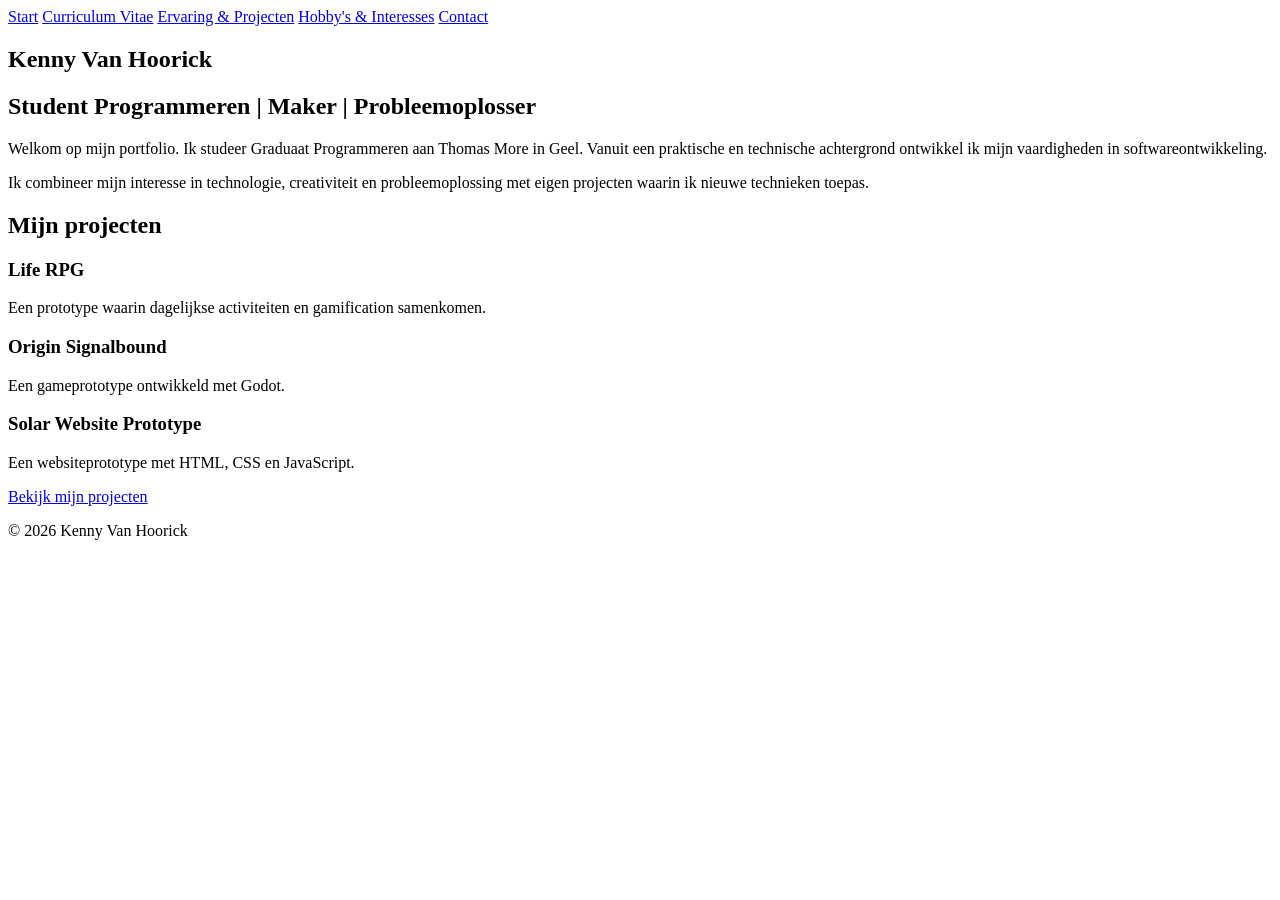
==== index.html @ a1498b93 "feat: build homepage HTML structure" ====
<!DOCTYPE html>
<html lang="nl">

<head>
    <meta charset="UTF-8">
    <meta name="viewport" content="width=device-width, initial-scale=1.0">
    <title>Kenny Van Hoorick | Portfolio</title>
</head>


<body>
    <header>
        <nav>
            <a href="index.html">Start</a>
            <a href="cv.html">Curriculum Vitae</a>
            <a href="ervaring.html">Ervaring &amp; Projecten</a>
            <a href="hobbys.html">Hobby's &amp; Interesses</a>
            <a href="contact.html">Contact</a>
        </nav>
    </header>

    <main>
        <section id="intro">
            <h1>Kenny Van Hoorick</h1>
            <h2>Student Programmeren | Maker | Probleemoplosser</h2>

            <p>
                Welkom op mijn portfolio. Ik studeer Graduaat
                Programmeren aan Thomas More in Geel.
                Vanuit een praktische en technische achtergrond
                ontwikkel ik mijn vaardigheden in softwareontwikkeling.
            </p>

            <p>
                Ik combineer mijn interesse in technologie,
                creativiteit en probleemoplossing met eigen
                projecten waarin ik nieuwe technieken toepas.
            </p>
        </section>

        <section id="projecten">
            <h2>Mijn projecten</h2>

            <article>
                <h3>Life RPG</h3>
                <p>Een prototype waarin dagelijkse activiteiten en gamification samenkomen.</p>
            </article>

            <article>
                <h3>Origin Signalbound</h3>
                <p>Een gameprototype ontwikkeld met Godot.</p>
            </article>

            <article>
                <h3>Solar Website Prototype</h3>
                <p>Een websiteprototype met HTML, CSS en JavaScript.</p>
            </article>

            <a href="ervaring.html">Bekijk mijn projecten</a>
        </section>
    </main>

    <footer>
        <p>&copy; 2026 Kenny Van Hoorick</p>
    </footer>
</body>


</html>
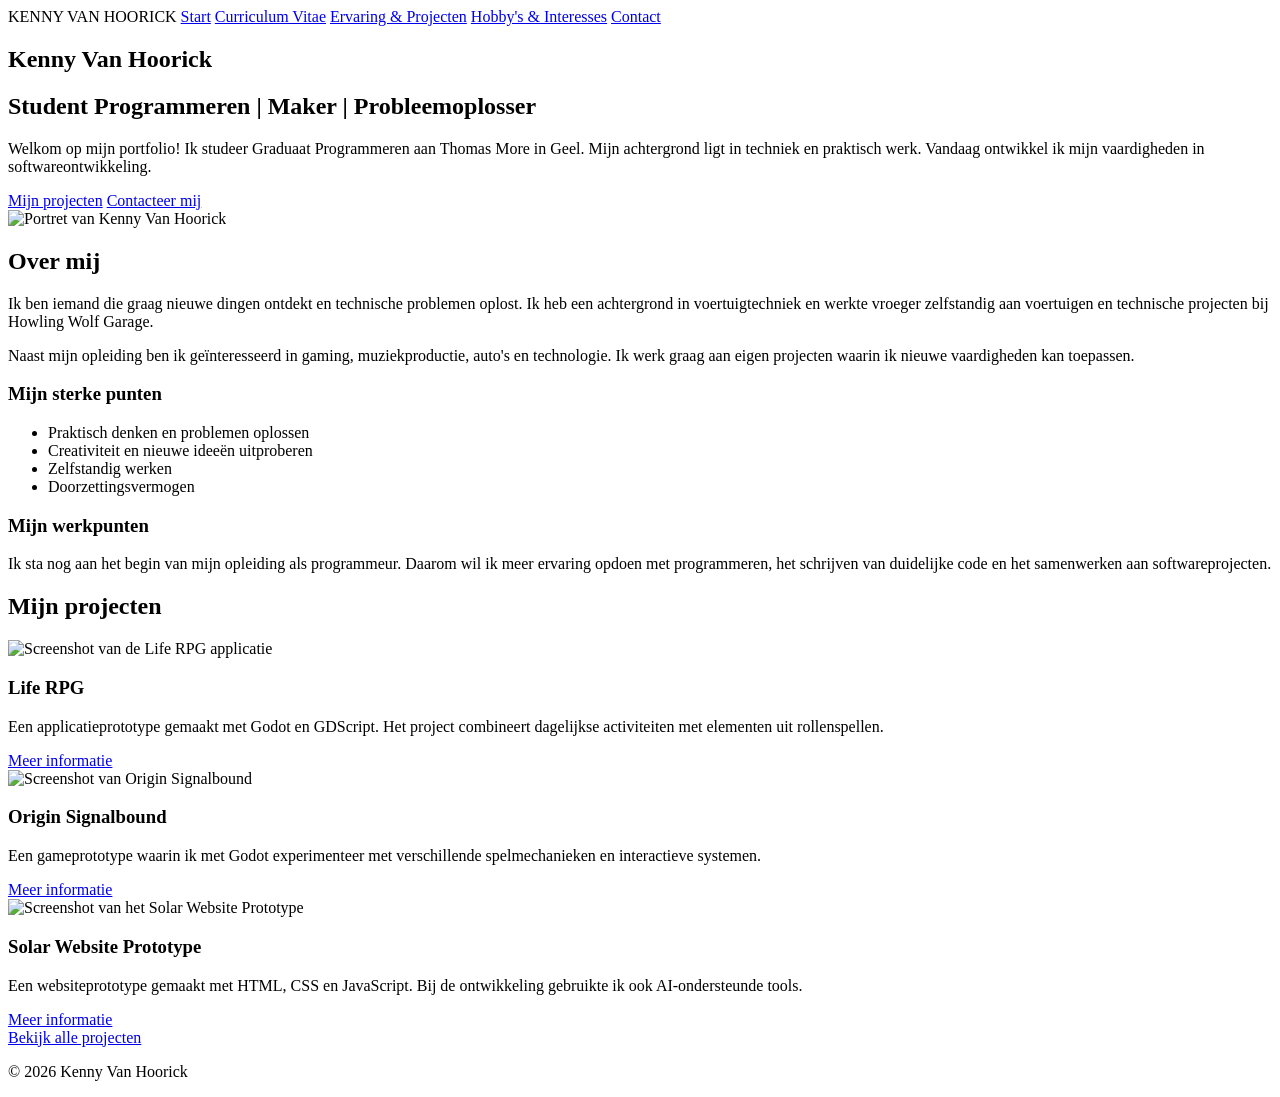
==== commit c373d085: "feat: update homepage with portfolio design" ====
--- a/index.html
+++ b/index.html
@@ -5,12 +5,15 @@
     <meta charset="UTF-8">
     <meta name="viewport" content="width=device-width, initial-scale=1.0">
     <title>Kenny Van Hoorick | Portfolio</title>
+    <link rel="stylesheet" href="style.css">
 </head>
 
+<body class="page-home">
 
-<body>
     <header>
         <nav>
+            <span class="site-brand">KENNY VAN HOORICK</span>
+
             <a href="index.html">Start</a>
             <a href="cv.html">Curriculum Vitae</a>
             <a href="ervaring.html">Ervaring &amp; Projecten</a>
@@ -20,50 +23,139 @@
     </header>
 
     <main>
+
         <section id="intro">
+
             <h1>Kenny Van Hoorick</h1>
+
             <h2>Student Programmeren | Maker | Probleemoplosser</h2>
 
             <p>
-                Welkom op mijn portfolio. Ik studeer Graduaat
-                Programmeren aan Thomas More in Geel.
-                Vanuit een praktische en technische achtergrond
-                ontwikkel ik mijn vaardigheden in softwareontwikkeling.
+                Welkom op mijn portfolio!
+                Ik studeer Graduaat Programmeren aan Thomas More
+                in Geel. Mijn achtergrond ligt in techniek en
+                praktisch werk. Vandaag ontwikkel ik mijn
+                vaardigheden in softwareontwikkeling.
+            </p>
+
+            <div class="hero-actions">
+                <a href="ervaring.html">Mijn projecten</a>
+                <a href="contact.html">Contacteer mij</a>
+            </div>
+
+            <img src="images/kenny_van_hoorick_portfolio_portrait.jpg" alt="Portret van Kenny Van Hoorick">
+
+        </section>
+
+        <section id="over-mij">
+
+            <h2>Over mij</h2>
+
+            <p>
+                Ik ben iemand die graag nieuwe dingen ontdekt
+                en technische problemen oplost. Ik heb een
+                achtergrond in voertuigtechniek en werkte
+                vroeger zelfstandig aan voertuigen en
+                technische projecten bij Howling Wolf Garage.
             </p>
 
             <p>
-                Ik combineer mijn interesse in technologie,
-                creativiteit en probleemoplossing met eigen
-                projecten waarin ik nieuwe technieken toepas.
+                Naast mijn opleiding ben ik geïnteresseerd
+                in gaming, muziekproductie, auto's en
+                technologie. Ik werk graag aan eigen projecten
+                waarin ik nieuwe vaardigheden kan toepassen.
             </p>
+
+            <h3>Mijn sterke punten</h3>
+
+            <ul>
+                <li>Praktisch denken en problemen oplossen</li>
+                <li>Creativiteit en nieuwe ideeën uitproberen</li>
+                <li>Zelfstandig werken</li>
+                <li>Doorzettingsvermogen</li>
+            </ul>
+
+            <h3>Mijn werkpunten</h3>
+
+            <p>
+                Ik sta nog aan het begin van mijn opleiding
+                als programmeur. Daarom wil ik meer ervaring
+                opdoen met programmeren, het schrijven van
+                duidelijke code en het samenwerken aan
+                softwareprojecten.
+            </p>
+
         </section>
 
         <section id="projecten">
+
             <h2>Mijn projecten</h2>
 
             <article>
+
+                <img src="images/life_rpg_overview.png" alt="Screenshot van de Life RPG applicatie">
+
                 <h3>Life RPG</h3>
-                <p>Een prototype waarin dagelijkse activiteiten en gamification samenkomen.</p>
+
+                <p>
+                    Een applicatieprototype gemaakt met
+                    Godot en GDScript. Het project combineert
+                    dagelijkse activiteiten met elementen
+                    uit rollenspellen.
+                </p>
+
+                <a href="ervaring.html#life-rpg">
+                    Meer informatie
+                </a>
+
             </article>
 
             <article>
+
+                <img src="images/signalbound_gate00_overview.png" alt="Screenshot van Origin Signalbound">
+
                 <h3>Origin Signalbound</h3>
-                <p>Een gameprototype ontwikkeld met Godot.</p>
+
+                <p>
+                    Een gameprototype waarin ik met Godot
+                    experimenteer met verschillende
+                    spelmechanieken en interactieve systemen.
+                </p>
+
+                <a href="ervaring.html#origin-signalbound">
+                    Meer informatie
+                </a>
+
             </article>
 
             <article>
+
+                <img src="images/solar_website_hero.png" alt="Screenshot van het Solar Website Prototype">
+
                 <h3>Solar Website Prototype</h3>
-                <p>Een websiteprototype met HTML, CSS en JavaScript.</p>
+
+                <p>
+                    Een websiteprototype gemaakt met HTML,
+                    CSS en JavaScript. Bij de ontwikkeling
+                    gebruikte ik ook AI-ondersteunde tools.
+                </p>
+
+                <a href="ervaring.html#solar-website">
+                    Meer informatie
+                </a>
+
             </article>
 
-            <a href="ervaring.html">Bekijk mijn projecten</a>
+            <a href="ervaring.html">Bekijk alle projecten</a>
+
         </section>
+
     </main>
 
     <footer>
         <p>&copy; 2026 Kenny Van Hoorick</p>
     </footer>
+
 </body>
 
-
 </html>
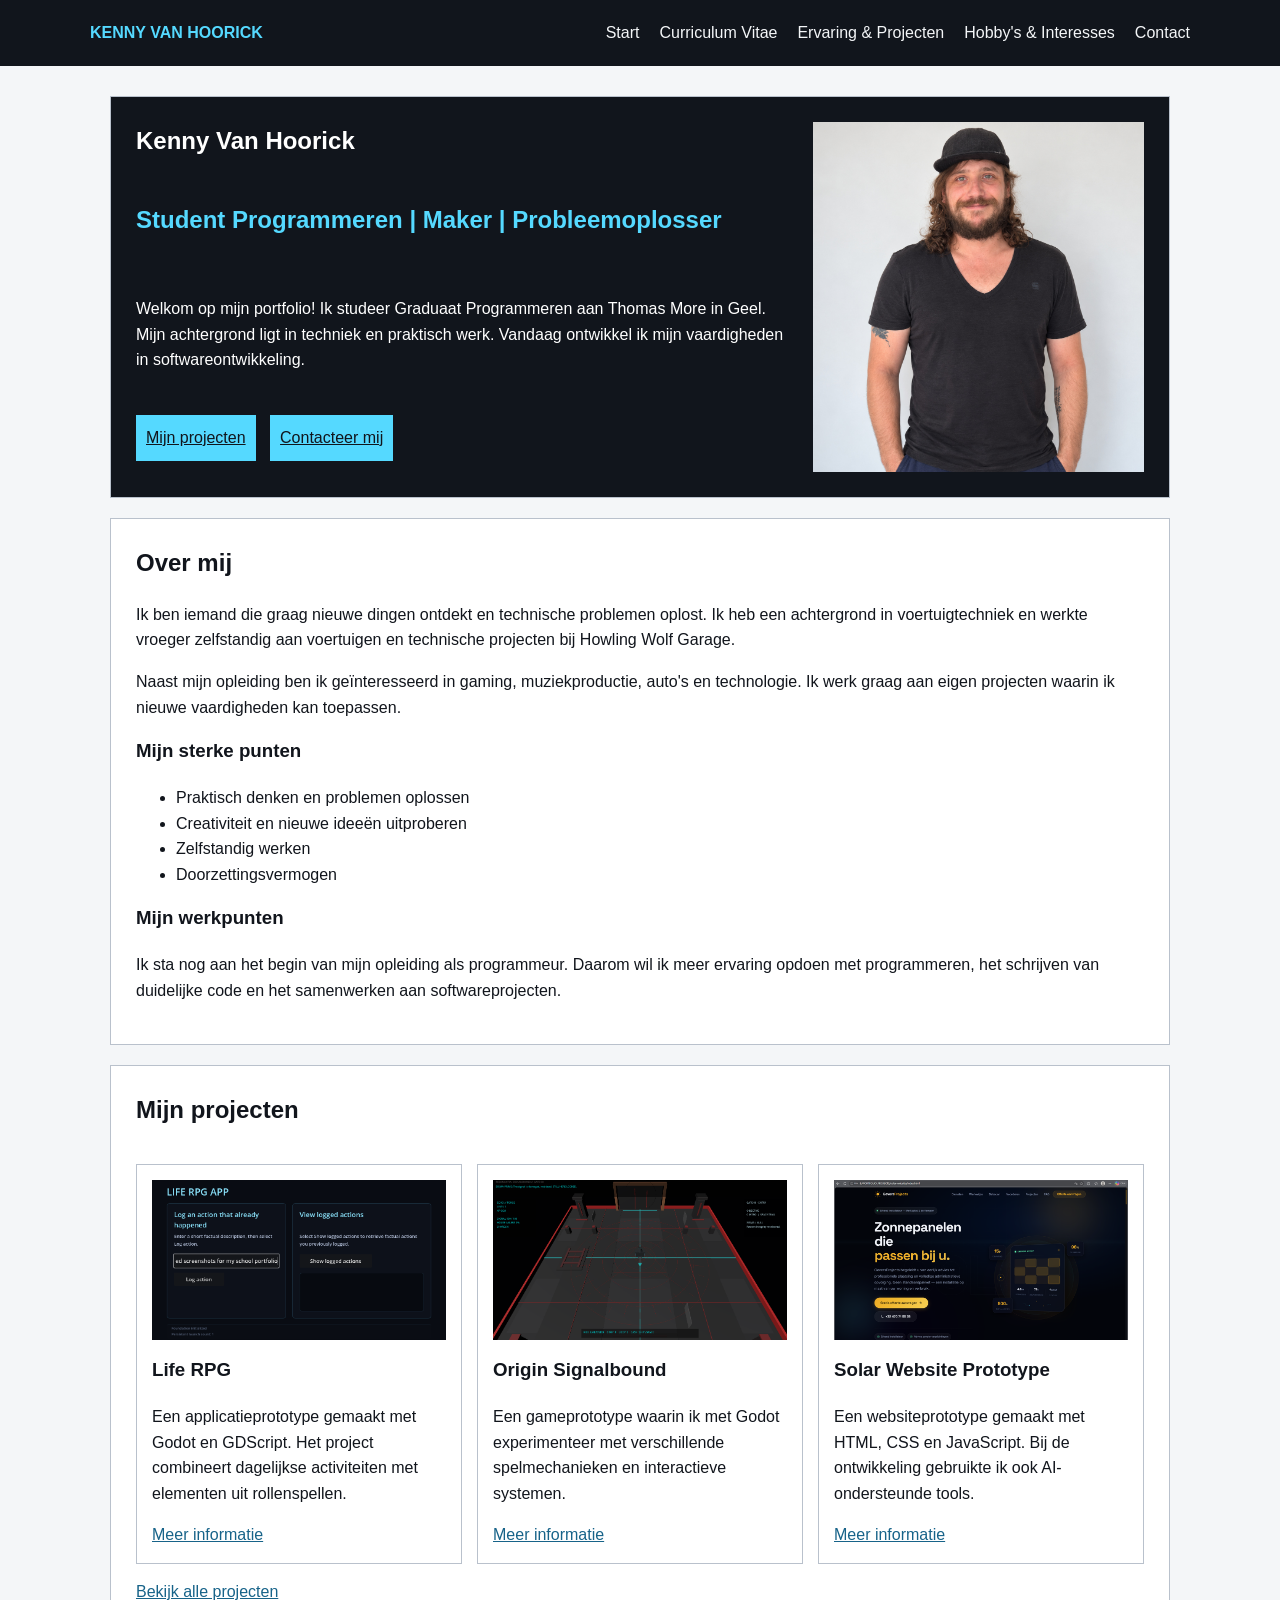
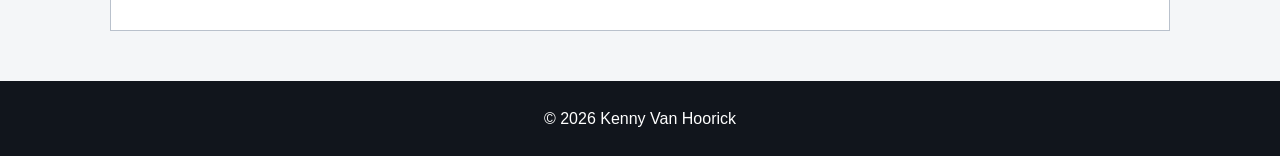
==== commit 61a29049: "feat: add custom portfolio favicon" ====
--- a/index.html
+++ b/index.html
@@ -6,6 +6,7 @@
     <meta name="viewport" content="width=device-width, initial-scale=1.0">
     <title>Kenny Van Hoorick | Portfolio</title>
     <link rel="stylesheet" href="style.css">
+    <link rel="icon" type="image/x-icon" href="favicon.ico">
 </head>
 
 <body class="page-home">
--- a/style.css
+++ b/style.css
@@ -0,0 +1,309 @@
+/* Portfolio Kenny Van Hoorick - Project 01 */
+
+/* Algemene opmaak */
+
+* {
+    box-sizing: border-box;
+}
+
+body {
+    margin: 0;
+    font-family: Arial, sans-serif;
+    background-color: #F4F6F8;
+    color: #11151C;
+    line-height: 1.6;
+}
+
+h1,
+h2,
+h3 {
+    margin-top: 0;
+}
+
+a {
+    color: #176389;
+}
+
+img {
+    max-width: 100%;
+    height: auto;
+}
+
+/* Navigatie */
+
+header {
+    background-color: #11151C;
+    padding: 20px;
+}
+
+nav {
+    max-width: 1100px;
+    margin: auto;
+    display: flex;
+    gap: 20px;
+    align-items: center;
+    flex-wrap: wrap;
+}
+
+nav a {
+    color: #F4F6F8;
+    text-decoration: none;
+}
+
+nav a:hover {
+    color: #55D9FF;
+}
+
+.site-brand {
+    color: #55D9FF;
+    font-weight: bold;
+    margin-right: auto;
+}
+
+/* Pagina-inhoud */
+
+main {
+    max-width: 1100px;
+    margin: auto;
+    padding: 30px 20px;
+}
+
+main>h1 {
+    background-color: #11151C;
+    color: white;
+    padding: 30px;
+}
+
+section {
+    background-color: white;
+    padding: 25px;
+    margin-bottom: 20px;
+    border: 1px solid #B9C1CC;
+}
+
+/* Startpagina */
+
+#intro {
+    background-color: #11151C;
+    color: white;
+    display: grid;
+    grid-template-columns: 2fr 1fr;
+    gap: 15px;
+}
+
+#intro h1,
+#intro h2,
+#intro p,
+#intro .hero-actions {
+    grid-column: 1;
+}
+
+#intro h2 {
+    color: #55D9FF;
+}
+
+#intro img {
+    grid-column: 2;
+    grid-row: 1 / span 4;
+    width: 100%;
+    max-height: 350px;
+    object-fit: cover;
+}
+
+.hero-actions a {
+    display: inline-block;
+    margin: 5px 10px 5px 0;
+    padding: 10px;
+    background-color: #55D9FF;
+    color: #11151C;
+}
+
+/* Projecten op de startpagina */
+
+#projecten {
+    display: grid;
+    grid-template-columns: repeat(3, 1fr);
+    gap: 15px;
+}
+
+#projecten h2,
+#projecten>a {
+    grid-column: 1 / -1;
+}
+
+#projecten article {
+    border: 1px solid #B9C1CC;
+    padding: 15px;
+    min-width: 0;
+}
+
+#projecten article img {
+    display: block;
+    width: 100%;
+    height: 160px;
+    object-fit: cover;
+    margin-bottom: 15px;
+}
+
+/* Curriculum Vitae */
+
+table {
+    border-collapse: collapse;
+    width: 100%;
+}
+
+th,
+td {
+    border: 1px solid #B9C1CC;
+    padding: 10px;
+    text-align: left;
+}
+
+/* Ervaring en projecten */
+
+.project-gallery {
+    display: grid;
+    grid-template-columns: repeat(2, 1fr);
+    gap: 15px;
+    margin-top: 20px;
+}
+
+.project-gallery img {
+    display: block;
+    width: 100%;
+    border: 1px solid #B9C1CC;
+}
+
+#origin-signalbound {
+    background-color: #11151C;
+    color: white;
+}
+
+#origin-signalbound .project-gallery img:first-child {
+    grid-column: 1 / -1;
+    max-height: 350px;
+    object-fit: contain;
+}
+
+/* Hobby's en interesses */
+
+.page-hobbys main {
+    display: grid;
+    grid-template-columns: 1fr 1fr;
+    gap: 20px;
+}
+
+.page-hobbys main>h1,
+.page-hobbys main>section:first-of-type {
+    grid-column: 1 / -1;
+}
+
+.page-hobbys section {
+    margin-bottom: 0;
+    min-width: 0;
+}
+
+.page-hobbys section img {
+    display: block;
+    width: 100%;
+    max-height: 260px;
+    object-fit: contain;
+}
+
+/* Contact */
+
+.contact-container {
+    display: grid;
+    grid-template-columns: 1fr 1fr;
+    gap: 20px;
+}
+
+.contact-details,
+.contact-form {
+    background-color: white;
+    border: 1px solid #B9C1CC;
+    padding: 25px;
+    min-width: 0;
+}
+
+.contact-details a {
+    overflow-wrap: anywhere;
+}
+
+.contact-form label,
+.contact-form input,
+.contact-form textarea {
+    display: block;
+    width: 100%;
+    margin-bottom: 10px;
+}
+
+.contact-form input,
+.contact-form textarea {
+    padding: 8px;
+    font-family: Arial, sans-serif;
+    font-size: 16px;
+}
+
+.contact-form input[type="hidden"] {
+    display: none;
+}
+
+.contact-form button {
+    background-color: #11151C;
+    color: white;
+    border: none;
+    padding: 12px 20px;
+    cursor: pointer;
+}
+
+.contact-form button:hover {
+    background-color: #176389;
+}
+
+/* Footer */
+
+footer {
+    background-color: #11151C;
+    color: white;
+    padding: 25px;
+    text-align: center;
+}
+
+footer p {
+    margin: 0;
+}
+
+/* Kleinere schermen */
+
+@media (max-width: 750px) {
+
+    #intro,
+    #projecten,
+    .page-hobbys main,
+    .contact-container,
+    .project-gallery {
+        grid-template-columns: 1fr;
+    }
+
+    #intro img,
+    #intro h1,
+    #intro h2,
+    #intro p,
+    #intro .hero-actions {
+        grid-column: 1;
+        grid-row: auto;
+    }
+
+    #origin-signalbound .project-gallery img:first-child {
+        grid-column: 1;
+    }
+
+    nav {
+        justify-content: center;
+    }
+
+    .site-brand {
+        margin-right: 0;
+    }
+}
